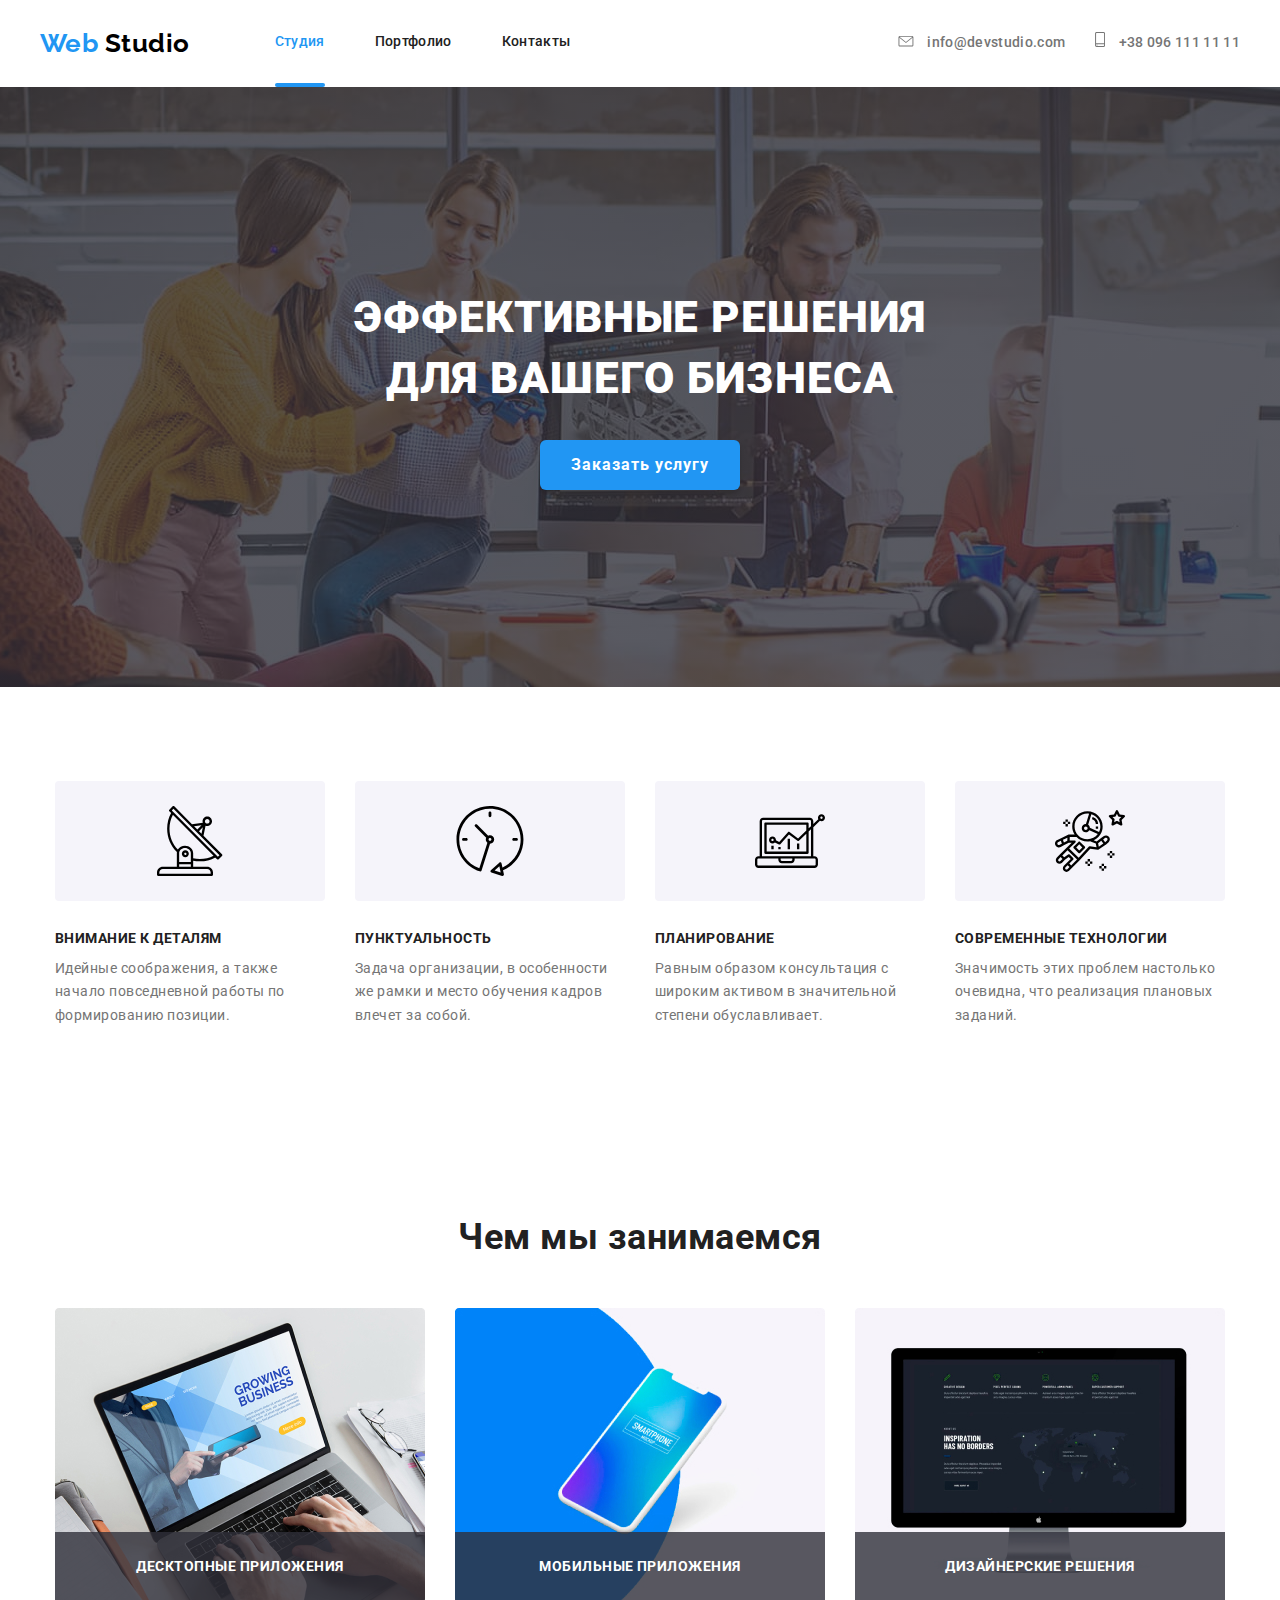
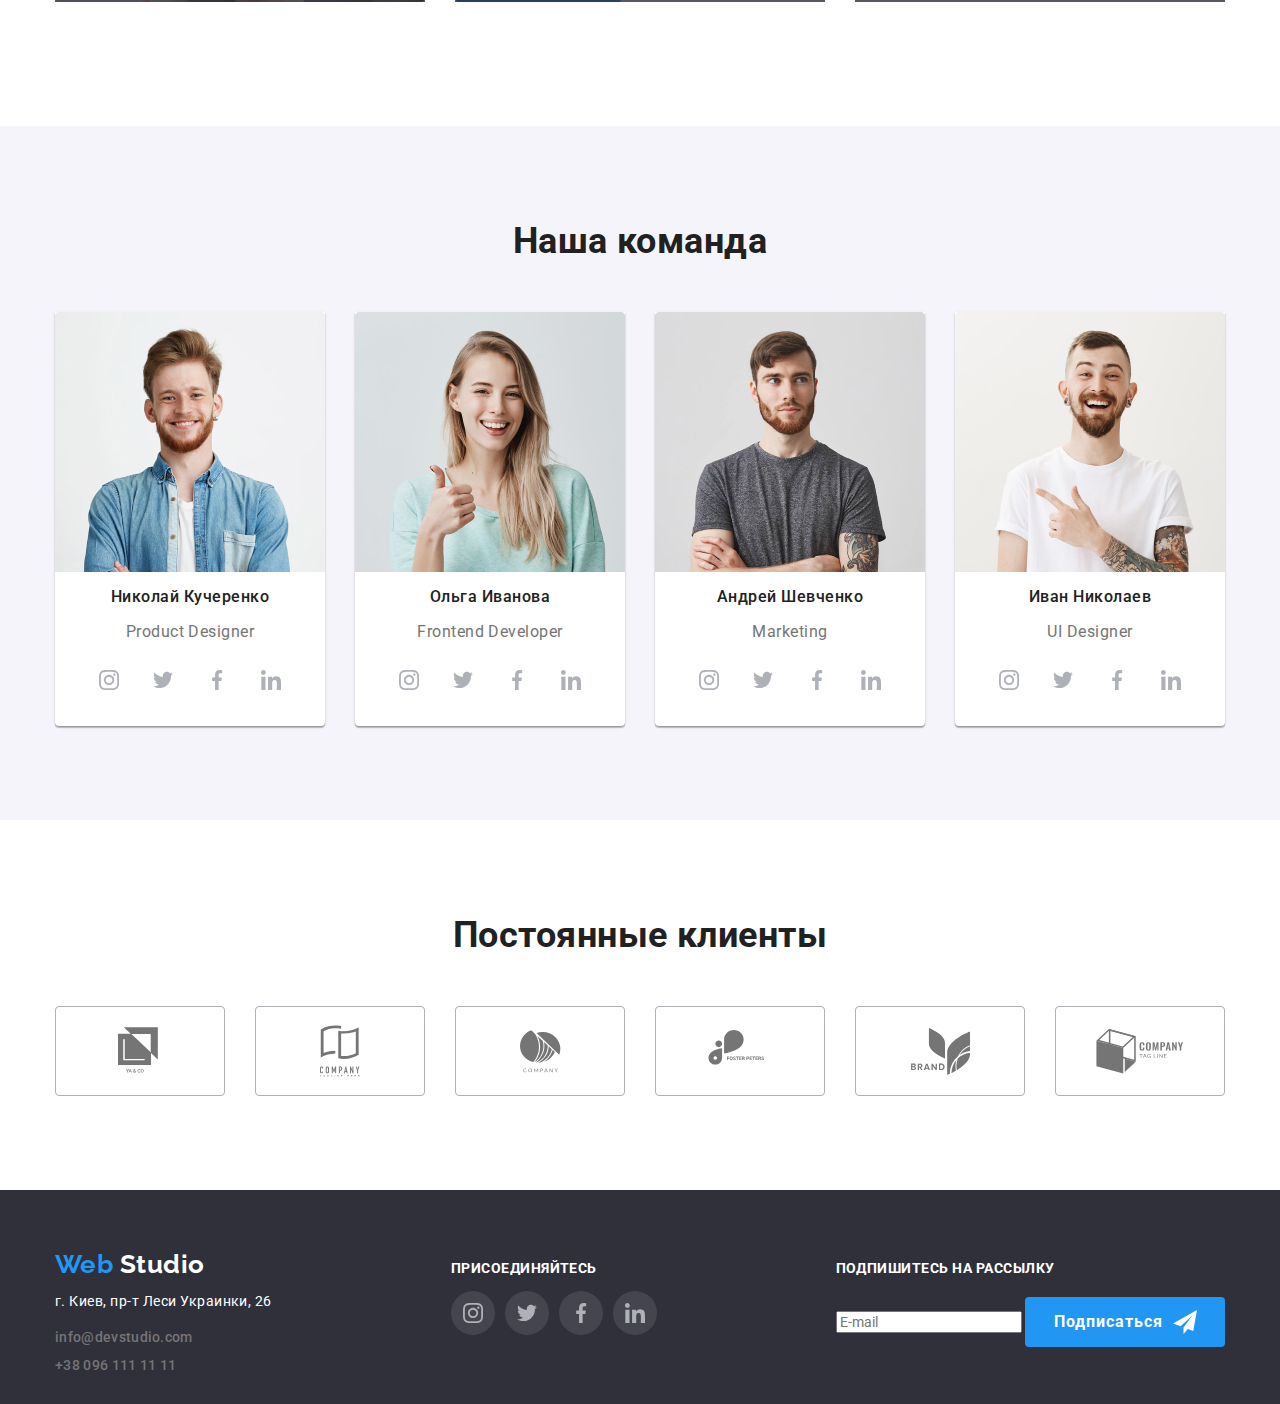
==== index.html @ 1682e538 "Form to footer" ====
<!DOCTYPE html>
<html lang="ru">

<head>
    <meta charset="UTF-8" />
    <meta name="viemport" content="width=device-width, initial-scale=1.0" />
    <title>Web Studio</title>
    <link rel="stylesheet" type="text/css"
        href="https://cdnjs.cloudflare.com/ajax/libs/modern-normalize/0.6.0/modern-normalize.min.css" />
    <link rel="stylesheet" type="text/css" href="./css/main.css" />
    <link href="https://fonts.googleapis.com/css2?family=Raleway:wght@700&family=Roboto:wght@400;500;700&display=swap"
        rel="stylesheet">
</head>

<body>
    <!-- Site header -->
    <header>

        <nav class="container header">
            <ul class="site-nav">
                <li class="item">
                    <a href="./index.html" class="logo"><span class="logo-text">Web</span> Studio</a>
                </li>
                <li class="item">
                    <a href="./index.html" class="link style-header curent">Студия</a>
                </li>
                <li class="item">
                    <a href="portfolio.html" class="link style-header">Портфолио</a>
                </li>
                <li class="item">
                    <a href="#" class="link style-header">Контакты</a>
                </li>
            </ul>
            <ul class="contact">
                <li class="mail">
                    <a href="mailto:info@devstudio.com" class="us style-header">
                        <svg class="nav-icon" width="16px" height="11.2px">
                            <use href="./images/main/symbol-defs.svg#icon-envelope"> </use>
                        </svg>
                        <span>info@devstudio.com</span>
                    </a>
                </li>
                <li class="mail">
                    <a href="tel:+380961111111" class="us style-header">
                        <svg class="nav-icon" width="10px" height="15px">
                            <use href="./images/main/symbol-defs.svg#icon-smartphone"> </use>
                        </svg>
                        <span>+38 096 111 11 11</span>
                    </a>
                </li>
            </ul>
        </nav>

    </header>

    <!-- Said bar -->
    <main>
        <section class="container-img">
            <div class="container">
                <h1 class="title"> Эффективные решения </br> для вашего бизнеса </h1>
                <button class="button-bar">Заказать услугу</button>
            </div>
        </section>


        <!-- features -->
        <section>
            <div class="container">
                <div class="container-features">
                    <h2 class="section-none"> Преимущества </h2>
                    <ul class="features-list">
                        <li class="item">
                            <div class="item-img">
                                <svg class="features-img" width="70px" height="70px">
                                    <use href="./images/main/symbol-defs.svg#icon-antenna-1"> </use>
                                </svg>
                            </div>
                            <h3 class="title text-style"> Внимание к деталям </h3>
                            <p> Идейные соображения, а также начало повседневной работы по формированию
                                позиции.</p>
                        </li>

                        <li class="item">
                            <div class="item-img">
                                <svg class="features-img" width="70px" height="70px">
                                    <use href="./images/main/symbol-defs.svg#icon-clock-1"> </use>
                                </svg>
                            </div>
                            <h3 class="title text-style"> Пунктуальность </h3>
                            <p> Задача организации, в особенности же рамки и место обучения кадров влечет
                                за собой.</p>
                        </li>

                        <li class="item">
                            <div class="item-img">
                                <svg class="features-img" width="70px" height="70px">
                                    <use href="./images/main/symbol-defs.svg#icon-diagram-1"> </use>
                                </svg>
                            </div>
                            <h3 class="title text-style"> Планирование </h3>
                            <p> Равным образом консультация с широким активом в значительной степени
                                обуславливает.</p>
                        </li>

                        <li class="item">
                            <div class="item-img">
                                <svg class="features-img" width="70px" height="70px">
                                    <use href="./images/main/symbol-defs.svg#icon-astronaut-1"> </use>
                                </svg>
                            </div>
                            <h3 class="title text-style"> Современные технологии </h3>
                            <p> Значимость этих проблем настолько очевидна, что реализация плановых
                                заданий.</p>
                        </li>
                    </ul>
                </div>
        </section>
        <!--specialization -->
        <section class="section">
            <div class="container">
                <h2 class="section-title"> Чем мы занимаемся </h2>
                <ul class="specialization-list">
                    <li class="item">
                        <img src="./images/main/img.jpg" alt="ноутбук" width="370" height="294">
                        <h3 class="text text-style">Десктопные приложения</h3>
                    </li>
                    <li class="item">
                        <img src="./images/main/box.jpg" alt="мобильный телефон" width="370" height="294">
                        <h3 class="text text-style"> Мобильные приложения </h3>
                    </li>
                    <li class="item">
                        <img src="./images/main/img1.jpg" alt="екран" width="370" height="294">
                        <h3 class="text text-style"> Дизайнерские решения </h3>
                    </li>
                </ul>
            </div>
        </section>
        <!-- Our team -->
        <section class="section team">
            <div class="container">

                <h2 class="section-title"> Наша команда </h2>
                <ul class="team-list">
                    <li class="item">
                        <img src="./images/main/img2.jpg" alt="Николай Кучеренко" width="270">
                        <h3 class="title"> Николай Кучеренко </h3>
                        <p class="text"> Product Designer </p>
                        <ul class="socials">
                            <li class="socials-item">
                                <a href class="link-socials" aria-label="Ссылка на Instagram">
                                    <svg class="socials-icon" width="20px" height="20px">
                                        <use href="./images/main/symbol-defs.svg#icon-instagram-2"></use>
                                    </svg>
                                </a>
                            </li>
                            <li class="socials-item">
                                <a href class="link-socials" aria-label="Ссылка на Twitter">
                                    <svg class="socials-icon" width="20px" height="20px">
                                        <use href="./images/main/symbol-defs.svg#icon-twitter-1"></use>
                                    </svg>
                                </a>
                            </li>
                            <li class="socials-item">
                                <a href class="link-socials" aria-label="Ссылка на Facebook">
                                    <svg class="socials-icon" width="20px" height="20px">
                                        <use href="./images/main/symbol-defs.svg#icon-facebook-1"></use>
                                    </svg>
                                </a>
                            </li>
                            <li class="socials-item">
                                <a href class="link-socials" aria-label="Ссылка на Linkedin">
                                    <svg class="socials-icon" width="20px" height="20px">
                                        <use href="./images/main/symbol-defs.svg#icon-linkedin-1"></use>
                                    </svg>
                                </a>
                            </li>
                        </ul>
                    </li>


                    <li class="item">
                        <img src="./images/main/img3.jpg" alt="Ольга Иванова" width="270">
                        <h3 class="title"> Ольга Иванова </h3>
                        <p class="text"> Frontend Developer </p>
                        <ul class="socials">
                            <li class="socials-item">
                                <a href class="link-socials" aria-label="Ссылка на Instagram">
                                    <svg class="socials-icon" width="20px" height="20px">
                                        <use href="./images/main/symbol-defs.svg#icon-instagram-2"></use>
                                    </svg>
                                </a>
                            </li>
                            <li class="socials-item">
                                <a href class="link-socials" aria-label="Ссылка на Twitter">
                                    <svg class="socials-icon" width="20px" height="20px">
                                        <use href="./images/main/symbol-defs.svg#icon-twitter-1"></use>
                                    </svg>
                                </a>
                            </li>
                            <li class="socials-item">
                                <a href class="link-socials" aria-label="Ссылка на Facebook">
                                    <svg class="socials-icon" width="20px" height="20px">
                                        <use href="./images/main/symbol-defs.svg#icon-facebook-1"></use>
                                    </svg>
                                </a>
                            </li>
                            <li class="socials-item">
                                <a href class="link-socials" aria-label="Ссылка на Linkedin">
                                    <svg class="socials-icon" width="20px" height="20px">
                                        <use href="./images/main/symbol-defs.svg#icon-linkedin-1"></use>
                                    </svg>
                                </a>
                            </li>
                        </ul>
                    </li>


                    <li class="item">
                        <img src="./images/main/img4.jpg" alt="Андрей Шевченко" width="270">
                        <h3 class="title"> Андрей Шевченко </h3>
                        <p class="text"> Marketing </p>
                        <ul class="socials">
                            <li class="socials-item">
                                <a href class="link-socials" aria-label="Ссылка на Instagram">
                                    <svg class="socials-icon" width="20px" height="20px">
                                        <use href="./images/main/symbol-defs.svg#icon-instagram-2"></use>
                                    </svg>
                                </a>
                            </li>
                            <li class="socials-item">
                                <a href class="link-socials" aria-label="Ссылка на Twitter">
                                    <svg class="socials-icon" width="20px" height="20px">
                                        <use href="./images/main/symbol-defs.svg#icon-twitter-1"></use>
                                    </svg>
                                </a>
                            </li>
                            <li class="socials-item">
                                <a href class="link-socials" aria-label="Ссылка на Facebook">
                                    <svg class="socials-icon" width="20px" height="20px">
                                        <use href="./images/main/symbol-defs.svg#icon-facebook-1"></use>
                                    </svg>
                                </a>
                            </li>
                            <li class="socials-item">
                                <a href class="link-socials" aria-label="Ссылка на Linkedin">
                                    <svg class="socials-icon" width="20px" height="20px">
                                        <use href="./images/main/symbol-defs.svg#icon-linkedin-1"></use>
                                    </svg>
                                </a>
                            </li>
                        </ul>
                    </li>


                    <li class="item">
                        <img src="./images/main/img5.jpg" alt="Иван Николаев" width="270">
                        <h3 class="title"> Иван Николаев </h3>
                        <p class="text"> UI Designer </p>
                        <ul class="socials">
                            <li class="socials-item">
                                <a href class="link-socials" aria-label="Ссылка на Instagram">
                                    <svg class="socials-icon" width="20px" height="20px">
                                        <use href="./images/main/symbol-defs.svg#icon-instagram-2"></use>
                                    </svg>
                                </a>
                            </li>
                            <li class="socials-item">
                                <a href class="link-socials" aria-label="Ссылка на Twitter">
                                    <svg class="socials-icon" width="20px" height="20px">
                                        <use href="./images/main/symbol-defs.svg#icon-twitter-1"></use>
                                    </svg>
                                </a>
                            </li>
                            <li class="socials-item">
                                <a href class="link-socials" aria-label="Ссылка на Facebook">
                                    <svg class="socials-icon" width="20px" height="20px">
                                        <use href="./images/main/symbol-defs.svg#icon-facebook-1"></use>
                                    </svg>
                                </a>
                            </li>
                            <li class="socials-item">
                                <a href class="link-socials" aria-label="Ссылка на Linkedin">
                                    <svg class="socials-icon" width="20px" height="20px">
                                        <use href="./images/main/symbol-defs.svg#icon-linkedin-1"></use>
                                    </svg>
                                </a>
                            </li>
                        </ul>
                    </li>
                </ul>
            </div>
        </section>
        <!--Regular customers-->
        <section class="section">
            <div class="container">
                <h2 class="section-title">Постоянные клиенты </h2>
                <ul class="cust-list">
                    <li class="item">
                        <div>
                            <svg class="regular-img" width="44px" height="49px">
                                <use href="./images/main/symbol-defs.svg#icon-logo-1"> </use>
                            </svg>
                        </div>

                    </li>

                    <li class="item" div>
                        <div>
                            <svg class="regular-img" width="40px" height="52px">
                                <use href="./images/main/symbol-defs.svg#icon-logo-2"> </use>
                            </svg>
                        </div>

                    </li>

                    <li class="item">
                        <div>
                            <svg class="regular-img" width="41px" height="43px">
                                <use href="./images/main/symbol-defs.svg#icon-logo-3"> </use>
                            </svg>
                        </div>
                    </li>

                    <li class="item">
                        <div>
                            <svg class="regular-img" width="80px" height="42px">
                                <use href="./images/main/symbol-defs.svg#icon-logo-4"> </use>
                            </svg>
                        </div>
                    </li>

                    <li class="item">
                        <div>
                            <svg class="regular-img" width="59px" height="47px">
                                <use href="./images/main/symbol-defs.svg#icon-logo-5"> </use>
                            </svg>
                        </div>
                    </li>

                    <li class="item">
                        <div>
                            <svg class="regular-img" width="88px" height="45px">
                                <use href="./images/main/symbol-defs.svg#icon-logo-6"> </use>
                            </svg>
                        </div>
                    </li>
                </ul>
            </div>
        </section>
    </main>
    <!--footer-->
    <footer class="footer">
        <div class="container">
            <div class="container-footer">

                <div>
                    <a href="#" class="logo-footer"><span class="logo-text">Web</span> Studio</a>
                    <p class="footer-address">
                        г. Киев, пр-т Леси Украинки, 26
                    </p>
                    <address class="footer-contact">
                        <a href="mailt@devstudio.com" class="us style-header"> info@devstudio.com</a>
                        <a href="tel:+380961111111" class="us style-header"> +38 096 111 11 11</a>
                    </address>
                </div>

                <div class="footer-link">
                    <h3 class="subtitle text-style">присоединяйтесь</h3>
                    <ul class="item">

                        <li class="footer-links" class="footer-links">
                            <a href class="link-socials" aria-label="Ссылка на Instagram">
                                <svg class="socials-icon">
                                    <use href="./images/main/symbol-defs.svg#icon-instagram-2"></use>
                                </svg>
                            </a>
                        </li>
                        <li class="footer-links" class="footer-links">
                            <a href class="link-socials" aria-label="Ссылка на Twitter">
                                <svg class="socials-icon">
                                    <use href="./images/main/symbol-defs.svg#icon-twitter-1"></use>
                                </svg>
                            </a>
                        </li>
                        <li class="footer-links">
                            <a href class="link-socials" aria-label="Ссылка на Facebook">
                                <svg class="socials-icon">
                                    <use href="./images/main/symbol-defs.svg#icon-facebook-1"></use>
                                </svg>
                            </a>
                        </li>
                        <li class="footer-links">
                            <a href class="link-socials" aria-label="Ссылка на Linkedin">
                                <svg class="socials-icon">
                                    <use href="./images/main/symbol-defs.svg#icon-linkedin-1"></use>
                                </svg>
                            </a>
                        </li>
                    </ul>
                </div>

                <div>
                    <p class="footer-text text-style">Подпишитесь на рассылку</p>
                    <form>
                        <label>
                            <input type="email" name="email" placeholder="E-mail" />
                        </label>
                        <button class="button-footer" type="button"> Подписаться
                            <svg class="tellegram-icon" width="24px" height="24px">
                                <use href="./images/main/symbol-defs.svg#icon-icon-send"></use>
                            </svg>

                        </button>


                    </form>


                </div>
            </div>

        </div>

    </footer>

</body>

</html>
---- css/main.css ----
:root {
  --primary-text-color: #757575;
  --title-text-color: #212121;
  --accent-color: #2196f3;
  --primary-fon-color: #ffffff;
  --address-text-color: #757575;
  --link-text-color:#212121;
  --border-color:#F5F4FA;
  --card-border:#EEEEEE;
  --social-link: #AFB1B8;
  --social-link-accent: #FFFFFF;
  --social-item-accent: #2196f3;

}

/* .visually-hidden
{
    position: absolute;
    width: 1px;
    height: 1px;
    margin: -1px;
    border: 0;
    padding: 0;
    clip: rect(0 0 0 0);
    overflow: hidden;
} */

/*Стили текста*/

.style-header{
  font-family: Roboto;
  font-weight: 500;
  font-size: 14px;
  line-height: 1.4;
  letter-spacing: 0.02rem;
}

.text-style{
  font-family: Roboto;
  font-weight: bold;
  font-size: 14px;
  line-height: 1.14;
  letter-spacing: 0.03rrem;
  text-transform: uppercase;
}

body {
  color: var(--primary-text-color);
  background-color: var(--primary-fon-color);

  font-family:Roboto; sans-serif;
  font-style: normal;
  font-weight: normal;
  font-size: 14px;
  line-height: 1.7;
  letter-spacing: 0.03rem;
}

.container{
  margin-left: auto;
  margin-right: auto;
  width: 1200px;
  padding: 0 15px;
}

ul {
  list-style: none;
  margin: 0px;
  padding: 0px;
}

a {
  text-decoration: none;
}

button{
  border: none;
  outline: none;
}

/* logo */



.logo {
  color: #000000;
  font-family:Raleway;
  font-style:normal;
  font-weight:bold;
  font-size: 26px;
  line-height: 2;
}

.logo-text {
  color: var(--accent-color);

}

/* Site header */

.header{
  display: flex;
  align-items: center;
  width: 1230px;
  margin-top:0px;
  margin-bottom: 0px;
 
}
  
.site-nav{
  display: flex;
  align-items: center;
 
 }

.site-nav .item:not(:last-child){
  margin-right: 50px;
}

.site-nav .item:first-child {
  margin-right: 85px;

}

.site-nav .link {
  display: block;
  padding-top:32px ;
  padding-bottom: 35px;

}

.link {
  position: relative;
  color: var(--link-text-color);
  transition: color 250ms cubic-bezier(0.4, 0, 0.2, 1);
  }

.link.curent::after{
  content: '';

  position: absolute;
  left: 0;
  bottom: 0;

  display: block;
  width: 100%;
  height: 4px;
  background-color: var(--accent-color);
  border-radius: 2px;
 
}

.curent{
  color: var(--accent-color);
}

.link:hover,
.link:focus {
  
  color: var(--accent-color);
}

.contact{
  display: flex;
  margin-left: auto;
  
}

.nav-icon{
  margin-right: 10px;
  fill: var(--address-text-color);
  }

.us{
   margin-left: 30px;
   color: var(--address-text-color);
}

.nav-icon
{
  transition: fill 250ms cubic-bezier(0.4, 0, 0.2, 1);

}
.us span 
{
  transition: color 250ms cubic-bezier(0.4, 0, 0.2, 1);

}

.us:hover .nav-icon,
.us:focus .nav-icon
{
  fill: var(--accent-color);
}

.us:hover span,
.us:focus span
 {
  color: var(--accent-color); 
}


/* Said bar */

.container-img{
  height: 600px;
  margin-left: auto;
  margin-right: auto;
  background-position: center;

  background-image: linear-gradient( rgba(47, 48, 58, 0.8), rgba(47, 48, 58, 0.8) ), url(../images/main/Header.jpg);


}

.container-img .container{
  padding: 200px 15px;
  text-align: center;
}

.container-img .title {
  
  margin-top: 0px;
  margin-bottom: 30px;

  color: var(--primary-fon-color);
  
  font-family: Roboto;
  font-weight: 900;
  font-size: 44px;
  line-height: 1.4;
  text-align: center;
  letter-spacing: 0.06rem;
  text-transform: uppercase;
}

.button-bar {

  margin-left: auto;
  margin-right: auto;
  min-width: 200px;
  padding: 10px 31px;
  border-radius: 6px;
  cursor: pointer;
  
  color: var(--primary-fon-color);
  background-color: var(--accent-color);
  box-shadow: 0px 4px 4px rgba(0, 0, 0, 0.15);

  font-family: Roboto;
  font-weight: bold;
  font-size: 16px;
  line-height: 1.9;
  text-align: center;
  letter-spacing: 0.06rem;
}

/* features */

.container-features{
  padding: 94px 0px;
}

.features-list{
  display: flex;
  
 }

 .features-list .item:not(:last-child) {
  margin-right: 30px;
}  

.features-list .item{
   width: 270px;  
}

.item-img{
  display: inline-flex;
  width: 100%;
  height: 120px;
  border-radius: 4px;
  background-color: var(--border-color);
  }

.features-img{
  margin: auto;
}

.features-list .title{
  margin-top: 30px;
  margin-bottom: 0px;
}

.container-features p{
  margin-top: 10px;
  margin-bottom: 0px;
}

.features-list .title,
.subtitle,
.footer-text {
  color: var(--title-text-color);
}

/* specialization */

.section .container {
 padding: 94px 15px;
}


.section-title {
  margin-top: 0px;
  margin-bottom: 50px;

  color: var(--title-text-color);

  font-family: Roboto;
  font-weight: bold;
  font-size: 36px;
  line-height: 1.17;
  text-align: center;
  letter-spacing: 0.03rem;

}

.specialization-list{
  display: flex;
  
}

img {
  display: block;
  max-width: 100%;
  height: auto;
}
  

.specialization-list .item{
  position: relative;
  margin-bottom: 30px;
    
}
 

.specialization-list .item:not(:last-child) {
  margin-right: 30px;
} 


.specialization-list .text {
  position: absolute;
  bottom: 0;
  left: 0;
  margin-top:0;
  margin-bottom:0;
  width: 100%;
  padding-top: 27px;
  padding-bottom: 27px;
  font-weight: 700;
  text-transform: uppercase;
  line-height: 1.14;
  font-size: 14px;
  background-color: rgba(47, 48, 58, 0.8);
  color: var(--primary-fon-color);
  text-align: center;
  }

/* Our team */
.team {
 background-color: #f5f4fa;
}

.team-list{
  display: flex;
  justify-content: center;
}

.team-list .item{
  border-radius: 0px 0px 4px 4px;
  background-color: var(--primary-fon-color);
  box-shadow: 0px 2px 1px rgba(0, 0, 0, 0.2), 0px 1px 1px rgba(0, 0, 0, 0.14), 0px 1px 3px rgba(0, 0, 0, 0.12);
}


.team-list .item:not(:last-child){
  margin-right: 30px; 
}

.team-list .title {
  color: var(--title-text-color);

  font-family: Roboto;
  font-weight: 500;
  font-size: 16px;
  line-height: 1.18;
  text-align: center;
  letter-spacing: 0.03rem;

}

.team-list .text{

font-family: Roboto;
font-size: 16px;
line-height: 1.18;
text-align: center;
letter-spacing: 0.03rem;
}

.socials{
  display: flex;
  justify-content: center;
  padding: 0px 32px 24px;
  box-shadow: none;
}

.socials-item:not(:last-child){
  margin-right: 10px; 
}

.link-socials{
  display: inline-flex;
  width: 44px;
  height: 44px;
  border-radius: 50%;
  cursor: pointer;
  color: var(--social-link);
}

.socials-icon{
  transition: color 250ms cubic-bezier(0.4, 0, 0.2, 1),
  background-color 250ms cubic-bezier(0.4, 0, 0.2, 1);

  margin: auto;
  width: 20px;
  height: 20px;
  fill: currentColor;
}
  
.link-socials:hover ,
.link-socials:focus {
  background-color: var(--social-item-accent) ;
  color: var(--social-link-accent);
 }

/* Regular customers */

.section .cust-list{
  display: flex;
  justify-content: center;
} 

.cust-list .item{
width:170px;
height:90px;
cursor: pointer;

}

.cust-list .item:not(:last-child){
  margin-right: 30px; 
}

.cust-list div{
  display: inline-flex;
  width: 100%;
  height: 100%;
  border:1px solid #AFB1B8;
  border-radius: 4px; 
  transition: border 250ms cubic-bezier(0.4, 0, 0.2, 1);
}
 
.regular-img {
  transition: fill 250ms cubic-bezier(0.4, 0, 0.2, 1);

  margin: auto;
  fill: currentColor;
}

.cust-list div:hover ,
.cust-list div:focus {
  border:1px solid var(--accent-color);
 }

.cust-list div:hover .regular-img,
.cust-list div:focus .regular-img {
 fill: var(--accent-color);
}


/* footer */

.footer {
  background-color: #2f303a;
  padding: 48px 0px 28px;
}

.container-footer{
  display: flex;
  justify-content: space-between;
  align-items: baseline;
  }

.logo-footer {
  color: #ffffff;
  font-family: Raleway;
  font-style: normal;
  font-weight: bold;
  font-size: 26px;
  line-height: 2;
}

.footer-address {
  margin-top: 0px;

  color: #ffffff;
}
.footer-contact {
  font-style: inherit;

  color: rgba(255, 255, 255, 0.6);
}
.footer-contact a{
  display: block;
  margin-top: 9px;
  margin-left: 0px;
  padding: 0px;
}

.footer-link h3 {
  color: #ffffff;
}

.footer-link .item{
  display: flex;
}

.footer-links{
  transition: background-color 250ms cubic-bezier(0.4, 0, 0.2, 1);
}

.footer-links:not(:last-child){
  margin-right: 10px; 
}

.footer-links .link-socials{
  background-color: rgba(255, 255, 255, 0.1);
}

.footer-links:hover *,
.footer-links:focus *{
  background-color: var(--accent-color);
}

.footer-text {
  color: #ffffff;
  margin-bottom: 0px;
}

.button-footer{
  
  display: inline-flex;
  align-items: center;
  margin-left: auto;
  margin-right: auto;
  margin-top: 20px;
  width: 200px;
  height: 50px;
  padding: 0px 28px 0px 29px;
  border: none;
  outline: none;
  border-radius: 4px;
  cursor: pointer;
    
  color: var(--primary-fon-color);
  background-color: var(--accent-color);

  font-family: Roboto;
  font-weight: bold;
  font-size: 16px;
  line-height: 1.9;
  text-align: center;
  letter-spacing: 0.06rem;

}

.button-footer:hover,
.button-footer:focus{
  box-shadow: 0px 4px 4px rgba(0, 0, 0, 0.25);
}

.tellegram-icon{
  margin-left: 10px; 
  fill: currentColor;
}

/* */ 

/*portfolio-button*/

.container-nav{
  margin-top: 90px;
}

.list-nav{
  display:flex;
  justify-content: center;
  align-items: flex-start;
}

.item-button:not(:last-child) {
  margin-right: 8px;

}

.section-none{
  display: none;
}

.portfolio-button  {
  padding: 6px 22px;
  width: auto;
  height: 38px;
  color: var(--title-text-color);
  background-color: #f5f4fa;

  font-family: Roboto;
  font-weight: 500;
  font-size: 16px;
  line-height: 1.6;
  text-align: center;
  letter-spacing: 0.03rem;
  border: 0px solid #000;
  border-radius: 4px;
  cursor: pointer; 
  transition: color 250ms cubic-bezier(0.4, 0, 0.2, 1), background 250ms cubic-bezier(0.4, 0, 0.2, 1), box-shadow 250ms cubic-bezier(0.4, 0, 0.2, 1);
}

.portfolio-button:hover,
.portfolio-button:focus {
  color: var(--primary-fon-color);
  background-color: var(--accent-color);
  box-shadow: 0px 2px 2px rgba(0, 0, 0, 0.12), 0px 1px 2px rgba(0, 0, 0, 0.08), 0px 3px 1px rgba(0, 0, 0, 0.1);
}

/*portfolio*/
  
 .section-portfolio{
  width: 1230px;
  padding-left: 15px;
  padding-right: 15px;
  padding-bottom: 94px;
  margin-left: auto;
  margin-right: auto;
  margin-top: 34px;
} 


.portfolio-list {
  display: flex;
  flex-wrap:wrap;
 
}

.portfolio-list .item{
  width: 370px;
  margin-right: 30px;
  margin-bottom: 30px;
  }


.portfolio-list .item:nth-child(3n){
  margin-right: 0;

} 

.portfolio-list .item:nth-last-child(-n+3){
  margin-bottom: 0;
}

.portfolio-list .item:hover,
.portfolio-list .item:focus{
  box-shadow: 1px 4px 6px rgba(0, 0, 0, 0.16), 0px 4px 4px rgba(0, 0, 0, 0.06), 0px 1px 1px rgba(0, 0, 0, 0.12);
} 

.card-img{
  display: block;
  max-width: 100%;
  height: auto;
}

.card-content .title {
  margin-top: 0px;
  margin-bottom: 4px;

  font-family: Roboto;
  font-weight: bold;
  font-size: 18px;
  line-height: 2;
  letter-spacing: 0.06rem;

  color: var(--title-text-color);
}

.card-content{
  padding-left: 24px;
  padding-right: 24px;
  padding-top:20px;
  padding-bottom:20px;
  
  
  border-left:1px solid var(--card-border);
  border-right:1px solid var(--card-border);
  border-bottom:1px solid var(--card-border);
  box-sizing: border-box;

 background: var( --primary-fon-color);
}

.card-content .caption{
  margin-top: 0px;
  margin-bottom:0px;

  font-family: Roboto;
  font-size: 16px;
  line-height: 1.9;
  letter-spacing: 0.03rem;

  color: var(--primary-text-color);
}
 .project-card {
  position: relative;
  overflow: hidden;

}
.content-overlay{
     position: absolute;
    top:0;
    left: 0;
    width: 100%;
    height: 100%;
    background-color: rgba(33, 150, 243, 0.9);
    transform: translateY(100%);
    transition: transform 250ms cubic-bezier(0.4, 0, 0.2, 1);
  }

  .portfolio-list .item:hover .content-overlay{
    transform: translateY(0);
    }

.content-overlay .text {
  display: block;
  padding-top: 63px;
  padding-right: 24px;
  padding-bottom: 63px;
  padding-left: 24px;
       
  color: var(--primary-fon-color);
    
  font-family: Roboto;
  font-size: 18px;
  line-height: 1.5;
  letter-spacing: 0.03rem;
}
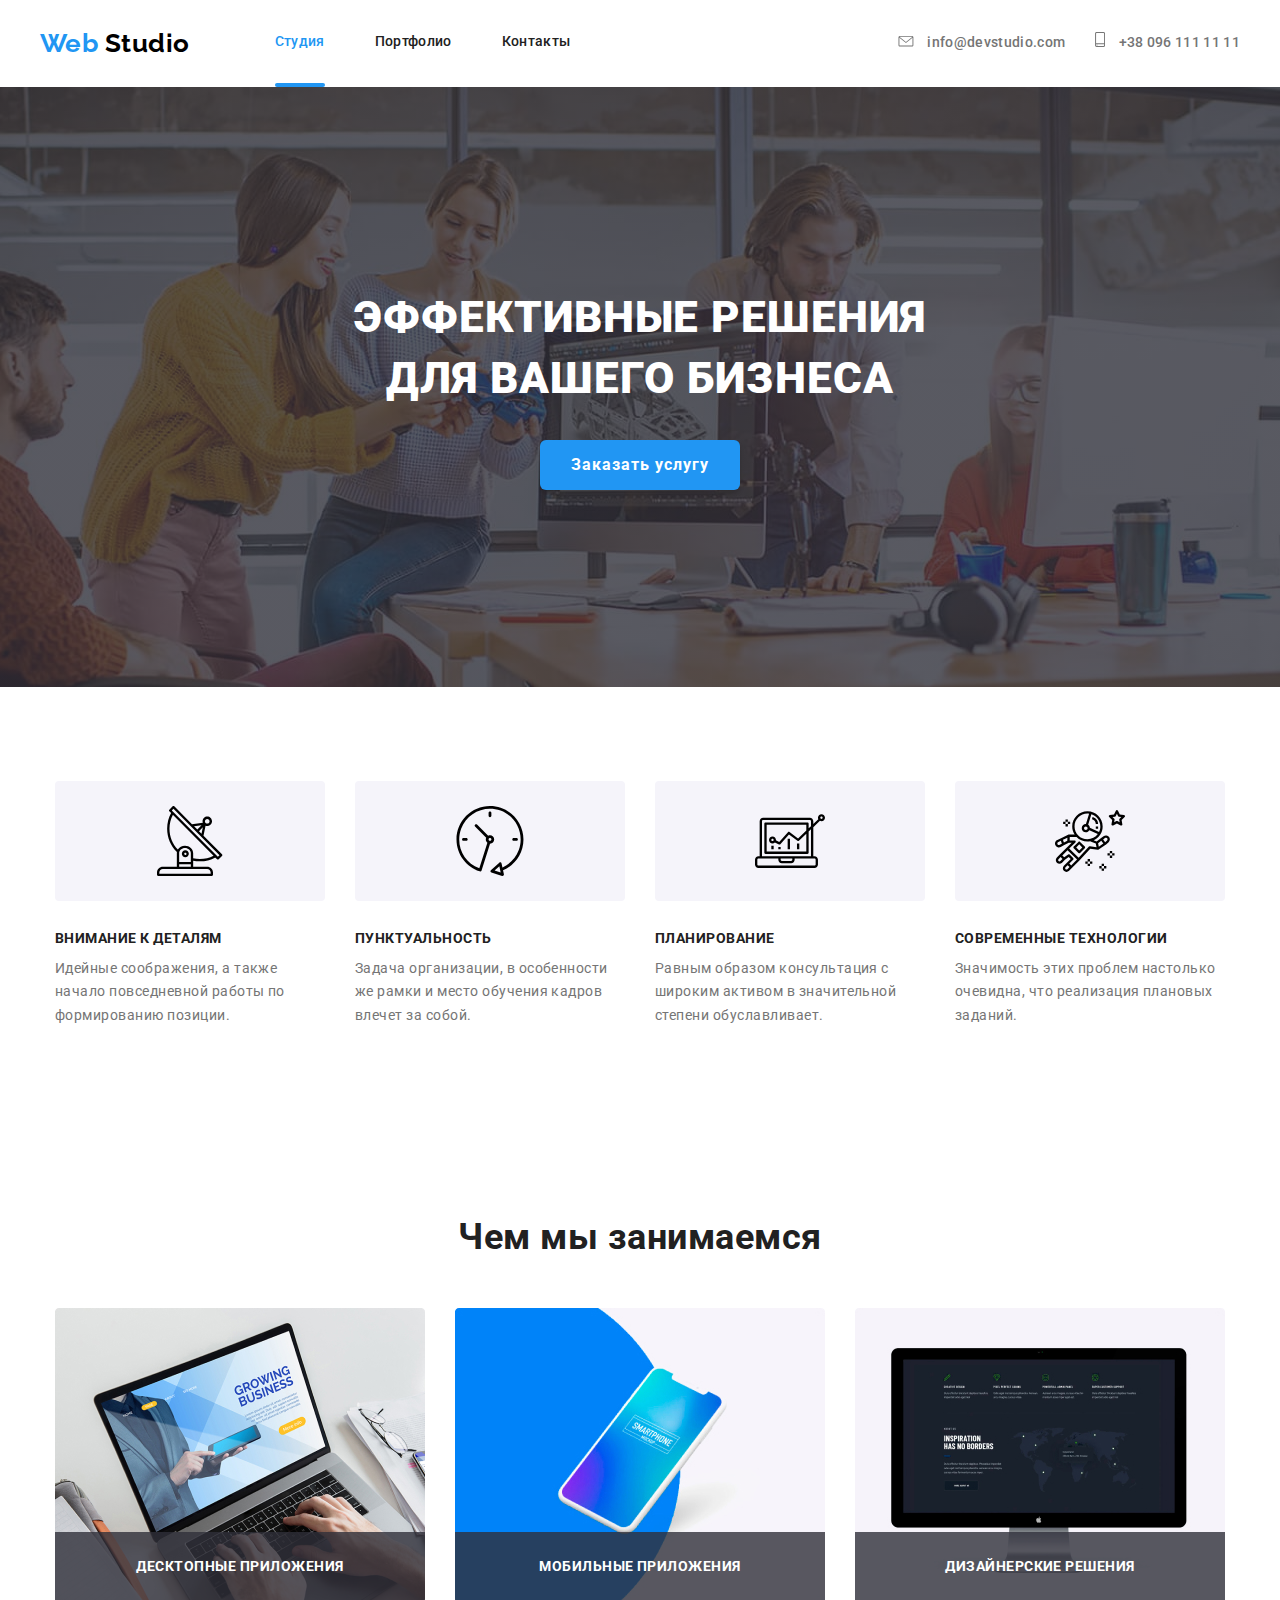
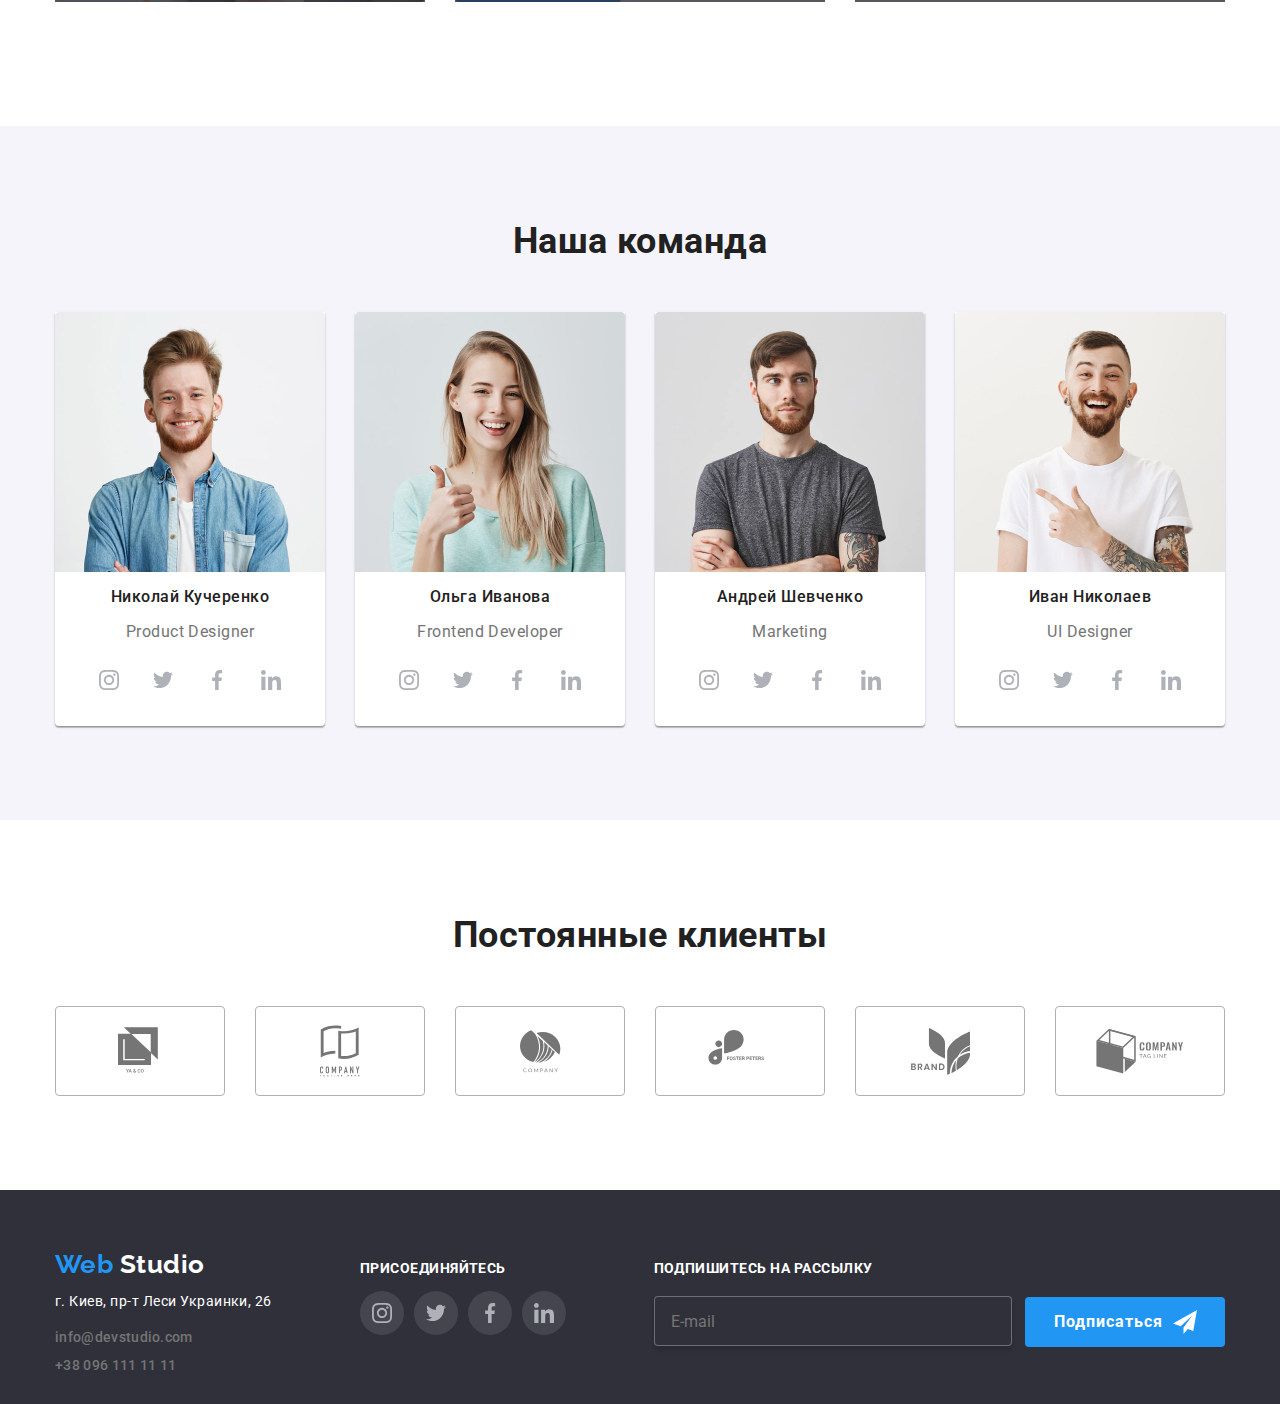
==== commit 05be293e: "input-form css" ====
--- a/index.html
+++ b/index.html
@@ -402,9 +402,13 @@
                 <div>
                     <p class="footer-text text-style">Подпишитесь на рассылку</p>
                     <form>
+
                         <label>
-                            <input type="email" name="email" placeholder="E-mail" />
+
+                            <input class="input-form" type="email" name="email" placeholder="E-mail"
+                                autocomplete="email" />
                         </label>
+
                         <button class="button-footer" type="button"> Подписаться
                             <svg class="tellegram-icon" width="24px" height="24px">
                                 <use href="./images/main/symbol-defs.svg#icon-icon-send"></use>
@@ -412,7 +416,6 @@
 
                         </button>
 
-
                     </form>
 
 
--- a/css/main.css
+++ b/css/main.css
@@ -559,6 +559,25 @@
   margin-bottom: 0px;
 }
 
+.input-form{
+  width: 358px;
+  height: 50px;
+  margin-right: 10px;
+  padding-left: 16px;
+  background-color: #2f303a;
+  border: 1px solid rgba(255, 255, 255, 0.3);
+  box-sizing: border-box;
+  box-shadow: 0px 4px 4px rgba(0, 0, 0, 0.15);
+  border-radius: 4px;
+
+  font-family: Roboto;
+  font-style: normal;
+  font-weight: normal;
+  font-size: 16px;
+  line-height: 20px;
+  color: rgba(255, 255, 255, 0.6);
+}
+
 .button-footer{
   
   display: inline-flex;
